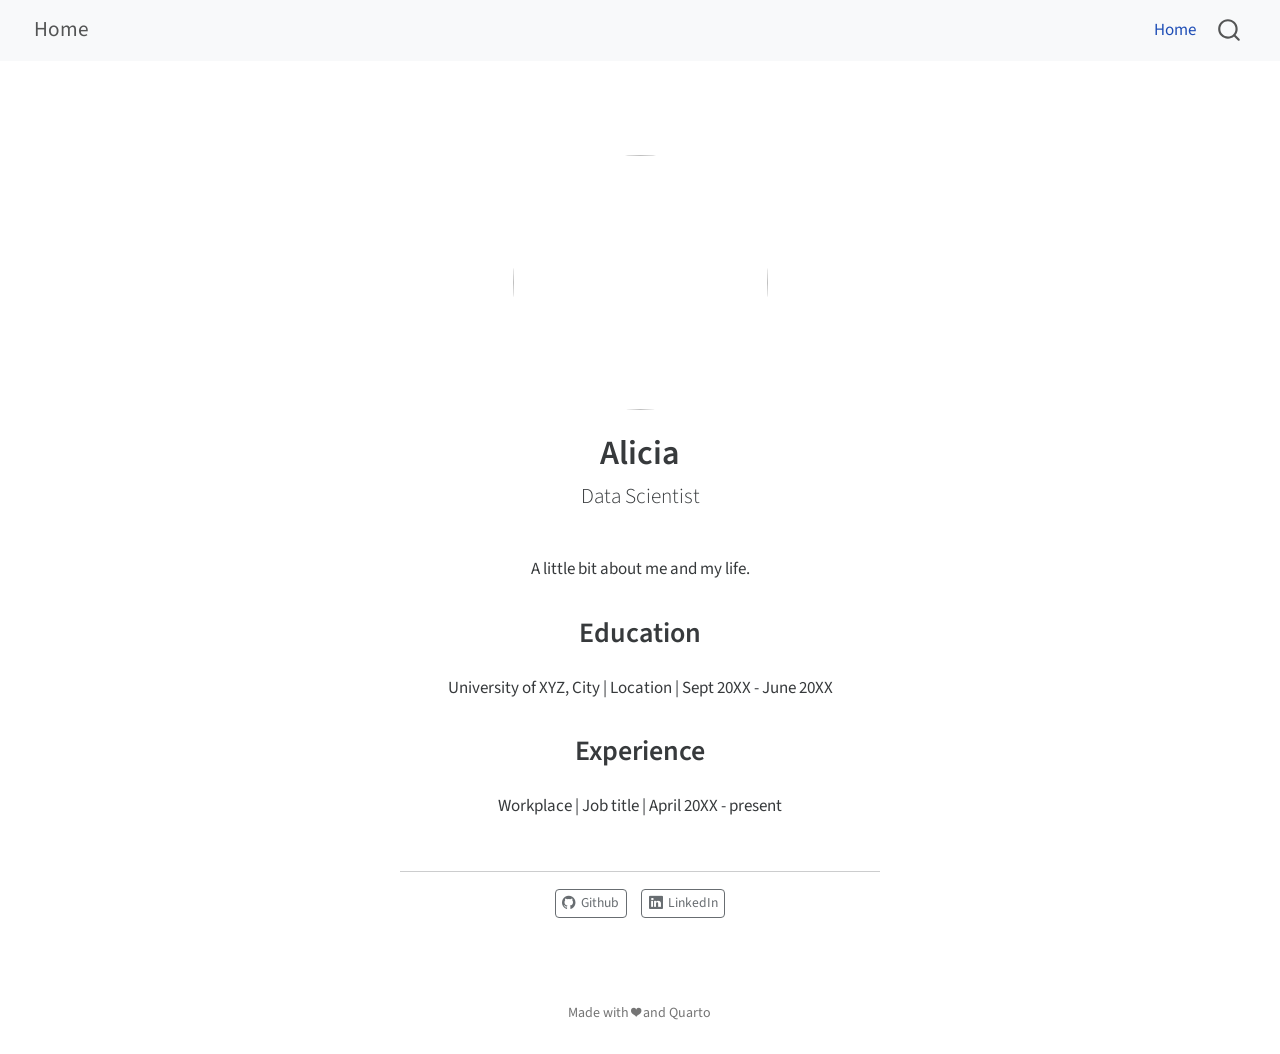
==== docs/index.html @ cce1dc0c "initial workspace" ====
<!DOCTYPE html>
<html xmlns="http://www.w3.org/1999/xhtml" lang="en" xml:lang="en"><head>

<meta charset="utf-8">
<meta name="generator" content="quarto-1.8.25">

<meta name="viewport" content="width=device-width, initial-scale=1.0, user-scalable=yes">


<title>Alicia – Home</title>
<style>
code{white-space: pre-wrap;}
span.smallcaps{font-variant: small-caps;}
div.columns{display: flex; gap: min(4vw, 1.5em);}
div.column{flex: auto; overflow-x: auto;}
div.hanging-indent{margin-left: 1.5em; text-indent: -1.5em;}
ul.task-list{list-style: none;}
ul.task-list li input[type="checkbox"] {
  width: 0.8em;
  margin: 0 0.8em 0.2em -1em; /* quarto-specific, see https://github.com/quarto-dev/quarto-cli/issues/4556 */ 
  vertical-align: middle;
}
</style>


<script src="site_libs/quarto-nav/quarto-nav.js"></script>
<script src="site_libs/quarto-nav/headroom.min.js"></script>
<script src="site_libs/clipboard/clipboard.min.js"></script>
<script src="site_libs/quarto-search/autocomplete.umd.js"></script>
<script src="site_libs/quarto-search/fuse.min.js"></script>
<script src="site_libs/quarto-search/quarto-search.js"></script>
<meta name="quarto:offset" content="./">
<script src="site_libs/quarto-html/quarto.js" type="module"></script>
<script src="site_libs/quarto-html/tabsets/tabsets.js" type="module"></script>
<script src="site_libs/quarto-html/axe/axe-check.js" type="module"></script>
<script src="site_libs/quarto-html/popper.min.js"></script>
<script src="site_libs/quarto-html/tippy.umd.min.js"></script>
<link href="site_libs/quarto-html/tippy.css" rel="stylesheet">
<link href="site_libs/quarto-html/quarto-syntax-highlighting-7b89279ff1a6dce999919e0e67d4d9ec.css" rel="stylesheet" id="quarto-text-highlighting-styles">
<script src="site_libs/bootstrap/bootstrap.min.js"></script>
<link href="site_libs/bootstrap/bootstrap-icons.css" rel="stylesheet">
<link href="site_libs/bootstrap/bootstrap-31a1077f192e19d3f16d65679127eceb.min.css" rel="stylesheet" append-hash="true" id="quarto-bootstrap" data-mode="light">
<script id="quarto-search-options" type="application/json">{
  "location": "navbar",
  "copy-button": false,
  "collapse-after": 3,
  "panel-placement": "end",
  "type": "overlay",
  "limit": 50,
  "keyboard-shortcut": [
    "f",
    "/",
    "s"
  ],
  "show-item-context": false,
  "language": {
    "search-no-results-text": "No results",
    "search-matching-documents-text": "matching documents",
    "search-copy-link-title": "Copy link to search",
    "search-hide-matches-text": "Hide additional matches",
    "search-more-match-text": "more match in this document",
    "search-more-matches-text": "more matches in this document",
    "search-clear-button-title": "Clear",
    "search-text-placeholder": "",
    "search-detached-cancel-button-title": "Cancel",
    "search-submit-button-title": "Submit",
    "search-label": "Search"
  }
}</script>


<meta property="og:title" content="Alicia – Home">
<meta property="og:description" content="Data Scientist">
<meta property="og:image" content="profile.jpg">
<meta property="og:site_name" content="Home">
</head>

<body class="nav-fixed fullcontent quarto-light">

<div id="quarto-search-results"></div>
  <header id="quarto-header" class="headroom fixed-top">
    <nav class="navbar navbar-expand-lg " data-bs-theme="dark">
      <div class="navbar-container container-fluid">
      <div class="navbar-brand-container mx-auto">
    <a href="./index.html" class="navbar-brand navbar-brand-logo">
    </a>
    <a class="navbar-brand" href="./index.html">
    <span class="navbar-title">Home</span>
    </a>
  </div>
            <div id="quarto-search" class="" title="Search"></div>
          <button class="navbar-toggler" type="button" data-bs-toggle="collapse" data-bs-target="#navbarCollapse" aria-controls="navbarCollapse" role="menu" aria-expanded="false" aria-label="Toggle navigation" onclick="if (window.quartoToggleHeadroom) { window.quartoToggleHeadroom(); }">
  <span class="navbar-toggler-icon"></span>
</button>
          <div class="collapse navbar-collapse" id="navbarCollapse">
            <ul class="navbar-nav navbar-nav-scroll ms-auto">
  <li class="nav-item">
    <a class="nav-link active" href="./index.html" aria-current="page"> 
<span class="menu-text">Home</span></a>
  </li>  
</ul>
          </div> <!-- /navcollapse -->
            <div class="quarto-navbar-tools">
</div>
      </div> <!-- /container-fluid -->
    </nav>
</header>
<!-- content -->
<div id="quarto-content" class="quarto-container page-columns page-rows-contents page-layout-article page-navbar">
<!-- sidebar -->
<!-- margin-sidebar -->
    
<!-- main -->
<div class="quarto-about-jolla">
  <img src="profile.jpg" class="about-image
  round " style="height: 15em; width: 15em;">
 <header id="title-block-header" class="quarto-title-block default">
<div class="quarto-title">
<h1 class="title">Alicia</h1>
<p class="subtitle lead">Data Scientist</p>
</div>
<div class="quarto-title-meta">
  </div>
</header><main class="content" id="quarto-document-content">
<p>A little bit about me and my life.</p>
<section id="education" class="level2">
<h2 data-anchor-id="education">Education</h2>
<p>University of XYZ, City | Location | Sept 20XX - June 20XX</p>
</section>
<section id="experience" class="level2">
<h2 data-anchor-id="experience">Experience</h2>
<p>Workplace | Job title | April 20XX - present</p>


</section>
</main> 
  <hr class="about-sep">
   <div class="about-links">
  <a href="https://github.com" class="about-link" rel="" target="">
    <i class="bi bi-github"></i>
     <span class="about-link-text">Github</span>
  </a>
  <a href="https://linkedin.com" class="about-link" rel="" target="">
    <i class="bi bi-linkedin"></i>
     <span class="about-link-text">LinkedIn</span>
  </a>
</div>
</div>
 <!-- /main -->
<script id="quarto-html-after-body" type="application/javascript">
  window.document.addEventListener("DOMContentLoaded", function (event) {
    const isCodeAnnotation = (el) => {
      for (const clz of el.classList) {
        if (clz.startsWith('code-annotation-')) {                     
          return true;
        }
      }
      return false;
    }
    const onCopySuccess = function(e) {
      // button target
      const button = e.trigger;
      // don't keep focus
      button.blur();
      // flash "checked"
      button.classList.add('code-copy-button-checked');
      var currentTitle = button.getAttribute("title");
      button.setAttribute("title", "Copied!");
      let tooltip;
      if (window.bootstrap) {
        button.setAttribute("data-bs-toggle", "tooltip");
        button.setAttribute("data-bs-placement", "left");
        button.setAttribute("data-bs-title", "Copied!");
        tooltip = new bootstrap.Tooltip(button, 
          { trigger: "manual", 
            customClass: "code-copy-button-tooltip",
            offset: [0, -8]});
        tooltip.show();    
      }
      setTimeout(function() {
        if (tooltip) {
          tooltip.hide();
          button.removeAttribute("data-bs-title");
          button.removeAttribute("data-bs-toggle");
          button.removeAttribute("data-bs-placement");
        }
        button.setAttribute("title", currentTitle);
        button.classList.remove('code-copy-button-checked');
      }, 1000);
      // clear code selection
      e.clearSelection();
    }
    const getTextToCopy = function(trigger) {
      const outerScaffold = trigger.parentElement.cloneNode(true);
      const codeEl = outerScaffold.querySelector('code');
      for (const childEl of codeEl.children) {
        if (isCodeAnnotation(childEl)) {
          childEl.remove();
        }
      }
      return codeEl.innerText;
    }
    const clipboard = new window.ClipboardJS('.code-copy-button:not([data-in-quarto-modal])', {
      text: getTextToCopy
    });
    clipboard.on('success', onCopySuccess);
    if (window.document.getElementById('quarto-embedded-source-code-modal')) {
      const clipboardModal = new window.ClipboardJS('.code-copy-button[data-in-quarto-modal]', {
        text: getTextToCopy,
        container: window.document.getElementById('quarto-embedded-source-code-modal')
      });
      clipboardModal.on('success', onCopySuccess);
    }
      var localhostRegex = new RegExp(/^(?:http|https):\/\/localhost\:?[0-9]*\//);
      var mailtoRegex = new RegExp(/^mailto:/);
        var filterRegex = new RegExp('/' + window.location.host + '/');
      var isInternal = (href) => {
          return filterRegex.test(href) || localhostRegex.test(href) || mailtoRegex.test(href);
      }
      // Inspect non-navigation links and adorn them if external
     var links = window.document.querySelectorAll('a[href]:not(.nav-link):not(.navbar-brand):not(.toc-action):not(.sidebar-link):not(.sidebar-item-toggle):not(.pagination-link):not(.no-external):not([aria-hidden]):not(.dropdown-item):not(.quarto-navigation-tool):not(.about-link)');
      for (var i=0; i<links.length; i++) {
        const link = links[i];
        if (!isInternal(link.href)) {
          // undo the damage that might have been done by quarto-nav.js in the case of
          // links that we want to consider external
          if (link.dataset.originalHref !== undefined) {
            link.href = link.dataset.originalHref;
          }
        }
      }
    function tippyHover(el, contentFn, onTriggerFn, onUntriggerFn) {
      const config = {
        allowHTML: true,
        maxWidth: 500,
        delay: 100,
        arrow: false,
        appendTo: function(el) {
            return el.parentElement;
        },
        interactive: true,
        interactiveBorder: 10,
        theme: 'quarto',
        placement: 'bottom-start',
      };
      if (contentFn) {
        config.content = contentFn;
      }
      if (onTriggerFn) {
        config.onTrigger = onTriggerFn;
      }
      if (onUntriggerFn) {
        config.onUntrigger = onUntriggerFn;
      }
      window.tippy(el, config); 
    }
    const noterefs = window.document.querySelectorAll('a[role="doc-noteref"]');
    for (var i=0; i<noterefs.length; i++) {
      const ref = noterefs[i];
      tippyHover(ref, function() {
        // use id or data attribute instead here
        let href = ref.getAttribute('data-footnote-href') || ref.getAttribute('href');
        try { href = new URL(href).hash; } catch {}
        const id = href.replace(/^#\/?/, "");
        const note = window.document.getElementById(id);
        if (note) {
          return note.innerHTML;
        } else {
          return "";
        }
      });
    }
    const xrefs = window.document.querySelectorAll('a.quarto-xref');
    const processXRef = (id, note) => {
      // Strip column container classes
      const stripColumnClz = (el) => {
        el.classList.remove("page-full", "page-columns");
        if (el.children) {
          for (const child of el.children) {
            stripColumnClz(child);
          }
        }
      }
      stripColumnClz(note)
      if (id === null || id.startsWith('sec-')) {
        // Special case sections, only their first couple elements
        const container = document.createElement("div");
        if (note.children && note.children.length > 2) {
          container.appendChild(note.children[0].cloneNode(true));
          for (let i = 1; i < note.children.length; i++) {
            const child = note.children[i];
            if (child.tagName === "P" && child.innerText === "") {
              continue;
            } else {
              container.appendChild(child.cloneNode(true));
              break;
            }
          }
          if (window.Quarto?.typesetMath) {
            window.Quarto.typesetMath(container);
          }
          return container.innerHTML
        } else {
          if (window.Quarto?.typesetMath) {
            window.Quarto.typesetMath(note);
          }
          return note.innerHTML;
        }
      } else {
        // Remove any anchor links if they are present
        const anchorLink = note.querySelector('a.anchorjs-link');
        if (anchorLink) {
          anchorLink.remove();
        }
        if (window.Quarto?.typesetMath) {
          window.Quarto.typesetMath(note);
        }
        if (note.classList.contains("callout")) {
          return note.outerHTML;
        } else {
          return note.innerHTML;
        }
      }
    }
    for (var i=0; i<xrefs.length; i++) {
      const xref = xrefs[i];
      tippyHover(xref, undefined, function(instance) {
        instance.disable();
        let url = xref.getAttribute('href');
        let hash = undefined; 
        if (url.startsWith('#')) {
          hash = url;
        } else {
          try { hash = new URL(url).hash; } catch {}
        }
        if (hash) {
          const id = hash.replace(/^#\/?/, "");
          const note = window.document.getElementById(id);
          if (note !== null) {
            try {
              const html = processXRef(id, note.cloneNode(true));
              instance.setContent(html);
            } finally {
              instance.enable();
              instance.show();
            }
          } else {
            // See if we can fetch this
            fetch(url.split('#')[0])
            .then(res => res.text())
            .then(html => {
              const parser = new DOMParser();
              const htmlDoc = parser.parseFromString(html, "text/html");
              const note = htmlDoc.getElementById(id);
              if (note !== null) {
                const html = processXRef(id, note);
                instance.setContent(html);
              } 
            }).finally(() => {
              instance.enable();
              instance.show();
            });
          }
        } else {
          // See if we can fetch a full url (with no hash to target)
          // This is a special case and we should probably do some content thinning / targeting
          fetch(url)
          .then(res => res.text())
          .then(html => {
            const parser = new DOMParser();
            const htmlDoc = parser.parseFromString(html, "text/html");
            const note = htmlDoc.querySelector('main.content');
            if (note !== null) {
              // This should only happen for chapter cross references
              // (since there is no id in the URL)
              // remove the first header
              if (note.children.length > 0 && note.children[0].tagName === "HEADER") {
                note.children[0].remove();
              }
              const html = processXRef(null, note);
              instance.setContent(html);
            } 
          }).finally(() => {
            instance.enable();
            instance.show();
          });
        }
      }, function(instance) {
      });
    }
        let selectedAnnoteEl;
        const selectorForAnnotation = ( cell, annotation) => {
          let cellAttr = 'data-code-cell="' + cell + '"';
          let lineAttr = 'data-code-annotation="' +  annotation + '"';
          const selector = 'span[' + cellAttr + '][' + lineAttr + ']';
          return selector;
        }
        const selectCodeLines = (annoteEl) => {
          const doc = window.document;
          const targetCell = annoteEl.getAttribute("data-target-cell");
          const targetAnnotation = annoteEl.getAttribute("data-target-annotation");
          const annoteSpan = window.document.querySelector(selectorForAnnotation(targetCell, targetAnnotation));
          const lines = annoteSpan.getAttribute("data-code-lines").split(",");
          const lineIds = lines.map((line) => {
            return targetCell + "-" + line;
          })
          let top = null;
          let height = null;
          let parent = null;
          if (lineIds.length > 0) {
              //compute the position of the single el (top and bottom and make a div)
              const el = window.document.getElementById(lineIds[0]);
              top = el.offsetTop;
              height = el.offsetHeight;
              parent = el.parentElement.parentElement;
            if (lineIds.length > 1) {
              const lastEl = window.document.getElementById(lineIds[lineIds.length - 1]);
              const bottom = lastEl.offsetTop + lastEl.offsetHeight;
              height = bottom - top;
            }
            if (top !== null && height !== null && parent !== null) {
              // cook up a div (if necessary) and position it 
              let div = window.document.getElementById("code-annotation-line-highlight");
              if (div === null) {
                div = window.document.createElement("div");
                div.setAttribute("id", "code-annotation-line-highlight");
                div.style.position = 'absolute';
                parent.appendChild(div);
              }
              div.style.top = top - 2 + "px";
              div.style.height = height + 4 + "px";
              div.style.left = 0;
              let gutterDiv = window.document.getElementById("code-annotation-line-highlight-gutter");
              if (gutterDiv === null) {
                gutterDiv = window.document.createElement("div");
                gutterDiv.setAttribute("id", "code-annotation-line-highlight-gutter");
                gutterDiv.style.position = 'absolute';
                const codeCell = window.document.getElementById(targetCell);
                const gutter = codeCell.querySelector('.code-annotation-gutter');
                gutter.appendChild(gutterDiv);
              }
              gutterDiv.style.top = top - 2 + "px";
              gutterDiv.style.height = height + 4 + "px";
            }
            selectedAnnoteEl = annoteEl;
          }
        };
        const unselectCodeLines = () => {
          const elementsIds = ["code-annotation-line-highlight", "code-annotation-line-highlight-gutter"];
          elementsIds.forEach((elId) => {
            const div = window.document.getElementById(elId);
            if (div) {
              div.remove();
            }
          });
          selectedAnnoteEl = undefined;
        };
          // Handle positioning of the toggle
      window.addEventListener(
        "resize",
        throttle(() => {
          elRect = undefined;
          if (selectedAnnoteEl) {
            selectCodeLines(selectedAnnoteEl);
          }
        }, 10)
      );
      function throttle(fn, ms) {
      let throttle = false;
      let timer;
        return (...args) => {
          if(!throttle) { // first call gets through
              fn.apply(this, args);
              throttle = true;
          } else { // all the others get throttled
              if(timer) clearTimeout(timer); // cancel #2
              timer = setTimeout(() => {
                fn.apply(this, args);
                timer = throttle = false;
              }, ms);
          }
        };
      }
        // Attach click handler to the DT
        const annoteDls = window.document.querySelectorAll('dt[data-target-cell]');
        for (const annoteDlNode of annoteDls) {
          annoteDlNode.addEventListener('click', (event) => {
            const clickedEl = event.target;
            if (clickedEl !== selectedAnnoteEl) {
              unselectCodeLines();
              const activeEl = window.document.querySelector('dt[data-target-cell].code-annotation-active');
              if (activeEl) {
                activeEl.classList.remove('code-annotation-active');
              }
              selectCodeLines(clickedEl);
              clickedEl.classList.add('code-annotation-active');
            } else {
              // Unselect the line
              unselectCodeLines();
              clickedEl.classList.remove('code-annotation-active');
            }
          });
        }
    const findCites = (el) => {
      const parentEl = el.parentElement;
      if (parentEl) {
        const cites = parentEl.dataset.cites;
        if (cites) {
          return {
            el,
            cites: cites.split(' ')
          };
        } else {
          return findCites(el.parentElement)
        }
      } else {
        return undefined;
      }
    };
    var bibliorefs = window.document.querySelectorAll('a[role="doc-biblioref"]');
    for (var i=0; i<bibliorefs.length; i++) {
      const ref = bibliorefs[i];
      const citeInfo = findCites(ref);
      if (citeInfo) {
        tippyHover(citeInfo.el, function() {
          var popup = window.document.createElement('div');
          citeInfo.cites.forEach(function(cite) {
            var citeDiv = window.document.createElement('div');
            citeDiv.classList.add('hanging-indent');
            citeDiv.classList.add('csl-entry');
            var biblioDiv = window.document.getElementById('ref-' + cite);
            if (biblioDiv) {
              citeDiv.innerHTML = biblioDiv.innerHTML;
            }
            popup.appendChild(citeDiv);
          });
          return popup.innerHTML;
        });
      }
    }
  });
  </script>
</div> <!-- /content -->
<footer class="footer">
  <div class="nav-footer">
    <div class="nav-footer-left">
      &nbsp;
    </div>   
    <div class="nav-footer-center">
<p>Made with ❤️ and Quarto</p>
</div>
    <div class="nav-footer-right">
      &nbsp;
    </div>
  </div>
</footer>




</body></html>
---- docs/site_libs/quarto-html/tippy.css ----
.tippy-box[data-animation=fade][data-state=hidden]{opacity:0}[data-tippy-root]{max-width:calc(100vw - 10px)}.tippy-box{position:relative;background-color:#333;color:#fff;border-radius:4px;font-size:14px;line-height:1.4;white-space:normal;outline:0;transition-property:transform,visibility,opacity}.tippy-box[data-placement^=top]>.tippy-arrow{bottom:0}.tippy-box[data-placement^=top]>.tippy-arrow:before{bottom:-7px;left:0;border-width:8px 8px 0;border-top-color:initial;transform-origin:center top}.tippy-box[data-placement^=bottom]>.tippy-arrow{top:0}.tippy-box[data-placement^=bottom]>.tippy-arrow:before{top:-7px;left:0;border-width:0 8px 8px;border-bottom-color:initial;transform-origin:center bottom}.tippy-box[data-placement^=left]>.tippy-arrow{right:0}.tippy-box[data-placement^=left]>.tippy-arrow:before{border-width:8px 0 8px 8px;border-left-color:initial;right:-7px;transform-origin:center left}.tippy-box[data-placement^=right]>.tippy-arrow{left:0}.tippy-box[data-placement^=right]>.tippy-arrow:before{left:-7px;border-width:8px 8px 8px 0;border-right-color:initial;transform-origin:center right}.tippy-box[data-inertia][data-state=visible]{transition-timing-function:cubic-bezier(.54,1.5,.38,1.11)}.tippy-arrow{width:16px;height:16px;color:#333}.tippy-arrow:before{content:"";position:absolute;border-color:transparent;border-style:solid}.tippy-content{position:relative;padding:5px 9px;z-index:1}
---- docs/site_libs/quarto-html/quarto-syntax-highlighting-7b89279ff1a6dce999919e0e67d4d9ec.css ----
/* quarto syntax highlight colors */
:root {
  --quarto-hl-ot-color: #003B4F;
  --quarto-hl-at-color: #657422;
  --quarto-hl-ss-color: #20794D;
  --quarto-hl-an-color: #5E5E5E;
  --quarto-hl-fu-color: #4758AB;
  --quarto-hl-st-color: #20794D;
  --quarto-hl-cf-color: #003B4F;
  --quarto-hl-op-color: #5E5E5E;
  --quarto-hl-er-color: #AD0000;
  --quarto-hl-bn-color: #AD0000;
  --quarto-hl-al-color: #AD0000;
  --quarto-hl-va-color: #111111;
  --quarto-hl-bu-color: inherit;
  --quarto-hl-ex-color: inherit;
  --quarto-hl-pp-color: #AD0000;
  --quarto-hl-in-color: #5E5E5E;
  --quarto-hl-vs-color: #20794D;
  --quarto-hl-wa-color: #5E5E5E;
  --quarto-hl-do-color: #5E5E5E;
  --quarto-hl-im-color: #00769E;
  --quarto-hl-ch-color: #20794D;
  --quarto-hl-dt-color: #AD0000;
  --quarto-hl-fl-color: #AD0000;
  --quarto-hl-co-color: #5E5E5E;
  --quarto-hl-cv-color: #5E5E5E;
  --quarto-hl-cn-color: #8f5902;
  --quarto-hl-sc-color: #5E5E5E;
  --quarto-hl-dv-color: #AD0000;
  --quarto-hl-kw-color: #003B4F;
}

/* other quarto variables */
:root {
  --quarto-font-monospace: SFMono-Regular, Menlo, Monaco, Consolas, "Liberation Mono", "Courier New", monospace;
}

/* syntax highlight based on Pandoc's rules */
pre > code.sourceCode > span {
  color: #003B4F;
}

code.sourceCode > span {
  color: #003B4F;
}

div.sourceCode,
div.sourceCode pre.sourceCode {
  color: #003B4F;
}

/* Normal */
code span {
  color: #003B4F;
}

/* Alert */
code span.al {
  color: #AD0000;
  font-style: inherit;
}

/* Annotation */
code span.an {
  color: #5E5E5E;
  font-style: inherit;
}

/* Attribute */
code span.at {
  color: #657422;
  font-style: inherit;
}

/* BaseN */
code span.bn {
  color: #AD0000;
  font-style: inherit;
}

/* BuiltIn */
code span.bu {
  font-style: inherit;
}

/* ControlFlow */
code span.cf {
  color: #003B4F;
  font-weight: bold;
  font-style: inherit;
}

/* Char */
code span.ch {
  color: #20794D;
  font-style: inherit;
}

/* Constant */
code span.cn {
  color: #8f5902;
  font-style: inherit;
}

/* Comment */
code span.co {
  color: #5E5E5E;
  font-style: inherit;
}

/* CommentVar */
code span.cv {
  color: #5E5E5E;
  font-style: italic;
}

/* Documentation */
code span.do {
  color: #5E5E5E;
  font-style: italic;
}

/* DataType */
code span.dt {
  color: #AD0000;
  font-style: inherit;
}

/* DecVal */
code span.dv {
  color: #AD0000;
  font-style: inherit;
}

/* Error */
code span.er {
  color: #AD0000;
  font-style: inherit;
}

/* Extension */
code span.ex {
  font-style: inherit;
}

/* Float */
code span.fl {
  color: #AD0000;
  font-style: inherit;
}

/* Function */
code span.fu {
  color: #4758AB;
  font-style: inherit;
}

/* Import */
code span.im {
  color: #00769E;
  font-style: inherit;
}

/* Information */
code span.in {
  color: #5E5E5E;
  font-style: inherit;
}

/* Keyword */
code span.kw {
  color: #003B4F;
  font-weight: bold;
  font-style: inherit;
}

/* Operator */
code span.op {
  color: #5E5E5E;
  font-style: inherit;
}

/* Other */
code span.ot {
  color: #003B4F;
  font-style: inherit;
}

/* Preprocessor */
code span.pp {
  color: #AD0000;
  font-style: inherit;
}

/* SpecialChar */
code span.sc {
  color: #5E5E5E;
  font-style: inherit;
}

/* SpecialString */
code span.ss {
  color: #20794D;
  font-style: inherit;
}

/* String */
code span.st {
  color: #20794D;
  font-style: inherit;
}

/* Variable */
code span.va {
  color: #111111;
  font-style: inherit;
}

/* VerbatimString */
code span.vs {
  color: #20794D;
  font-style: inherit;
}

/* Warning */
code span.wa {
  color: #5E5E5E;
  font-style: italic;
}

.prevent-inlining {
  content: "</";
}

/*# sourceMappingURL=3944bc705cfaf4c80e56f77c5205168a.css.map */
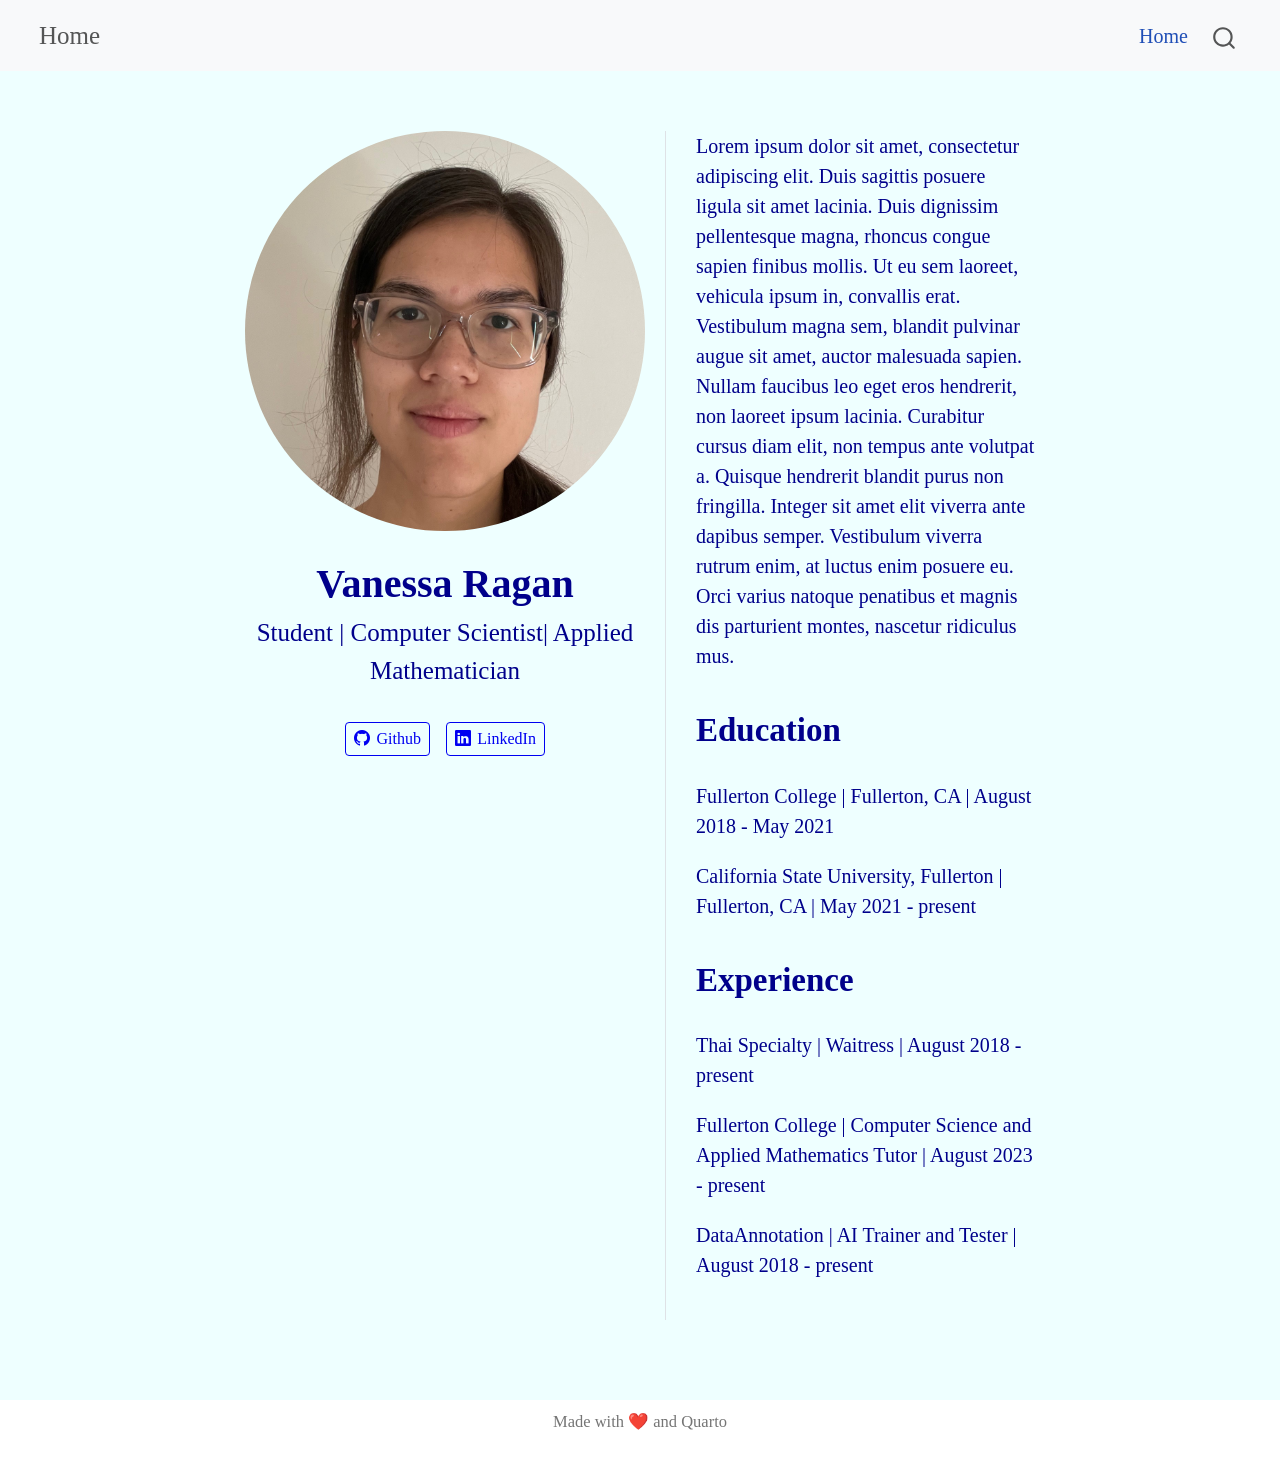
==== commit ea3ddd7d: "Updating main page" ====
--- a/docs/index.html
+++ b/docs/index.html
@@ -7,7 +7,7 @@
 <meta name="viewport" content="width=device-width, initial-scale=1.0, user-scalable=yes">
 
 
-<title>Alicia – Home</title>
+<title>Vanessa Ragan – Home</title>
 <style>
 code{white-space: pre-wrap;}
 span.smallcaps{font-variant: small-caps;}
@@ -39,7 +39,7 @@
 <link href="site_libs/quarto-html/quarto-syntax-highlighting-7b89279ff1a6dce999919e0e67d4d9ec.css" rel="stylesheet" id="quarto-text-highlighting-styles">
 <script src="site_libs/bootstrap/bootstrap.min.js"></script>
 <link href="site_libs/bootstrap/bootstrap-icons.css" rel="stylesheet">
-<link href="site_libs/bootstrap/bootstrap-31a1077f192e19d3f16d65679127eceb.min.css" rel="stylesheet" append-hash="true" id="quarto-bootstrap" data-mode="light">
+<link href="site_libs/bootstrap/bootstrap-15abce8112f956ab68087844855cda1d.min.css" rel="stylesheet" append-hash="true" id="quarto-bootstrap" data-mode="light">
 <script id="quarto-search-options" type="application/json">{
   "location": "navbar",
   "copy-button": false,
@@ -69,9 +69,9 @@
 }</script>
 
 
-<meta property="og:title" content="Alicia – Home">
-<meta property="og:description" content="Data Scientist">
-<meta property="og:image" content="profile.jpg">
+<meta property="og:title" content="Vanessa Ragan – Home">
+<meta property="og:description" content="Student | Computer Scientist| Applied Mathematician">
+<meta property="og:image" content="profile.jpeg">
 <meta property="og:site_name" content="Home">
 </head>
 
@@ -111,40 +111,45 @@
 <!-- margin-sidebar -->
     
 <!-- main -->
-<div class="quarto-about-jolla">
-  <img src="profile.jpg" class="about-image
-  round " style="height: 15em; width: 15em;">
- <header id="title-block-header" class="quarto-title-block default">
+<div class="quarto-about-trestles">
+  <div class="about-entity">
+    <img src="profile.jpeg" class="about-image
+  round " style="height: 20em; width: 20em;">
+<header id="title-block-header" class="quarto-title-block default">
 <div class="quarto-title">
-<h1 class="title">Alicia</h1>
-<p class="subtitle lead">Data Scientist</p>
+<h1 class="title">Vanessa Ragan</h1>
+<p class="subtitle lead">Student | Computer Scientist| Applied Mathematician</p>
 </div>
 <div class="quarto-title-meta">
   </div>
-</header><main class="content" id="quarto-document-content">
-<p>A little bit about me and my life.</p>
-<section id="education" class="level2">
-<h2 data-anchor-id="education">Education</h2>
-<p>University of XYZ, City | Location | Sept 20XX - June 20XX</p>
-</section>
-<section id="experience" class="level2">
-<h2 data-anchor-id="experience">Experience</h2>
-<p>Workplace | Job title | April 20XX - present</p>
-
-
-</section>
-</main> 
-  <hr class="about-sep">
-   <div class="about-links">
-  <a href="https://github.com" class="about-link" rel="" target="">
+</header>
+    <div class="about-links">
+  <a href="https://github.com/AzureWings123" class="about-link" rel="" target="">
     <i class="bi bi-github"></i>
      <span class="about-link-text">Github</span>
   </a>
-  <a href="https://linkedin.com" class="about-link" rel="" target="">
+  <a href="https://www.linkedin.com/in/vanessa-ragan-669422233/" class="about-link" rel="" target="">
     <i class="bi bi-linkedin"></i>
      <span class="about-link-text">LinkedIn</span>
   </a>
 </div>
+  </div>
+  <div class="about-contents"><main class="content" id="quarto-document-content">
+<p>Lorem ipsum dolor sit amet, consectetur adipiscing elit. Duis sagittis posuere ligula sit amet lacinia. Duis dignissim pellentesque magna, rhoncus congue sapien finibus mollis. Ut eu sem laoreet, vehicula ipsum in, convallis erat. Vestibulum magna sem, blandit pulvinar augue sit amet, auctor malesuada sapien. Nullam faucibus leo eget eros hendrerit, non laoreet ipsum lacinia. Curabitur cursus diam elit, non tempus ante volutpat a. Quisque hendrerit blandit purus non fringilla. Integer sit amet elit viverra ante dapibus semper. Vestibulum viverra rutrum enim, at luctus enim posuere eu. Orci varius natoque penatibus et magnis dis parturient montes, nascetur ridiculus mus.</p>
+<section id="education" class="level2">
+<h2 data-anchor-id="education">Education</h2>
+<p>Fullerton College | Fullerton, CA | August 2018 - May 2021</p>
+<p>California State University, Fullerton | Fullerton, CA | May 2021 - present</p>
+</section>
+<section id="experience" class="level2">
+<h2 data-anchor-id="experience">Experience</h2>
+<p>Thai Specialty | Waitress | August 2018 - present</p>
+<p>Fullerton College | Computer Science and Applied Mathematics Tutor | August 2023 - present</p>
+<p>DataAnnotation | AI Trainer and Tester | August 2018 - present</p>
+
+
+</section>
+</main></div>
 </div>
  <!-- /main -->
 <script id="quarto-html-after-body" type="application/javascript">
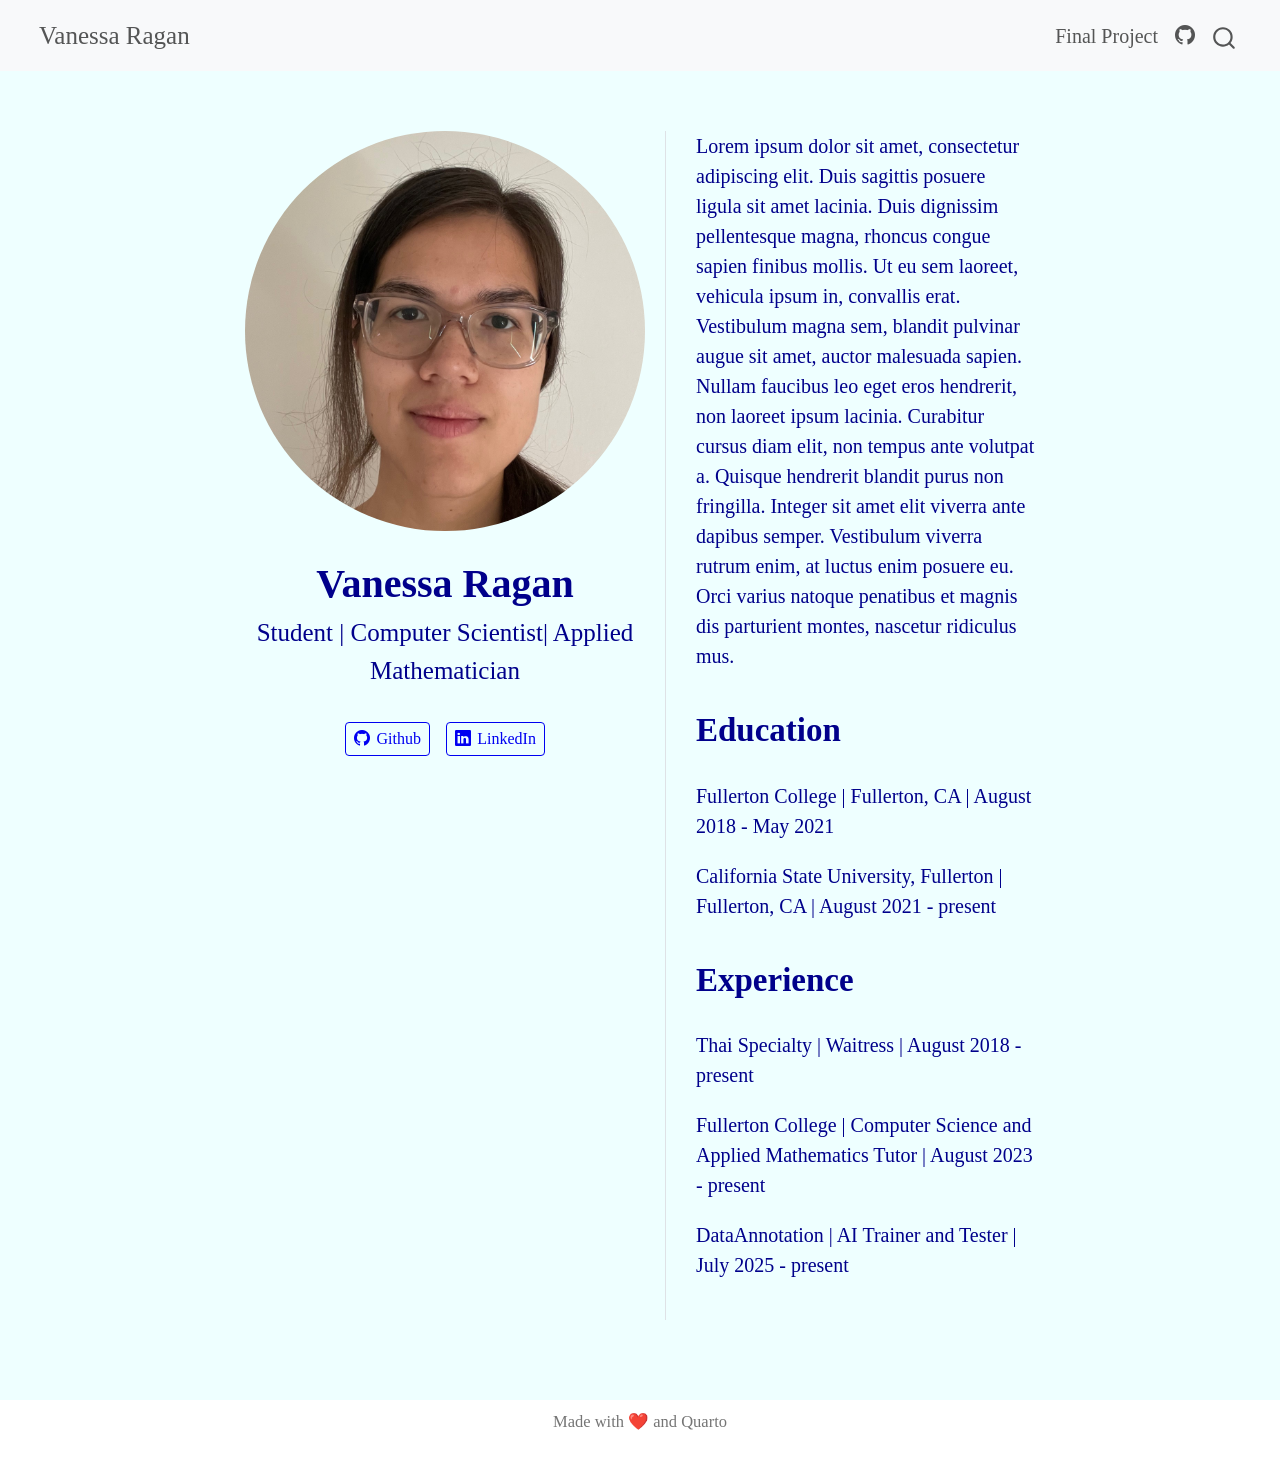
==== commit d550d4bc: "Fixing error on Work Experience Had the wrong dates listed for DataAnnotation job" ====
--- a/docs/index.html
+++ b/docs/index.html
@@ -7,7 +7,7 @@
 <meta name="viewport" content="width=device-width, initial-scale=1.0, user-scalable=yes">
 
 
-<title>Vanessa Ragan – Home</title>
+<title>Vanessa Ragan</title>
 <style>
 code{white-space: pre-wrap;}
 span.smallcaps{font-variant: small-caps;}
@@ -69,10 +69,10 @@
 }</script>
 
 
-<meta property="og:title" content="Vanessa Ragan – Home">
+<meta property="og:title" content="Vanessa Ragan">
 <meta property="og:description" content="Student | Computer Scientist| Applied Mathematician">
 <meta property="og:image" content="profile.jpeg">
-<meta property="og:site_name" content="Home">
+<meta property="og:site_name" content="Vanessa Ragan">
 </head>
 
 <body class="nav-fixed fullcontent quarto-light">
@@ -85,7 +85,7 @@
     <a href="./index.html" class="navbar-brand navbar-brand-logo">
     </a>
     <a class="navbar-brand" href="./index.html">
-    <span class="navbar-title">Home</span>
+    <span class="navbar-title">Vanessa Ragan</span>
     </a>
   </div>
             <div id="quarto-search" class="" title="Search"></div>
@@ -95,12 +95,13 @@
           <div class="collapse navbar-collapse" id="navbarCollapse">
             <ul class="navbar-nav navbar-nav-scroll ms-auto">
   <li class="nav-item">
-    <a class="nav-link active" href="./index.html" aria-current="page"> 
-<span class="menu-text">Home</span></a>
+    <a class="nav-link" href="./final_project.html"> 
+<span class="menu-text">Final Project</span></a>
   </li>  
 </ul>
           </div> <!-- /navcollapse -->
             <div class="quarto-navbar-tools">
+    <a href="./github.com" title="" class="quarto-navigation-tool px-1" aria-label=""><i class="bi bi-github"></i></a>
 </div>
       </div> <!-- /container-fluid -->
     </nav>
@@ -139,13 +140,13 @@
 <section id="education" class="level2">
 <h2 data-anchor-id="education">Education</h2>
 <p>Fullerton College | Fullerton, CA | August 2018 - May 2021</p>
-<p>California State University, Fullerton | Fullerton, CA | May 2021 - present</p>
+<p>California State University, Fullerton | Fullerton, CA | August 2021 - present</p>
 </section>
 <section id="experience" class="level2">
 <h2 data-anchor-id="experience">Experience</h2>
 <p>Thai Specialty | Waitress | August 2018 - present</p>
 <p>Fullerton College | Computer Science and Applied Mathematics Tutor | August 2023 - present</p>
-<p>DataAnnotation | AI Trainer and Tester | August 2018 - present</p>
+<p>DataAnnotation | AI Trainer and Tester | July 2025 - present</p>
 
 
 </section>
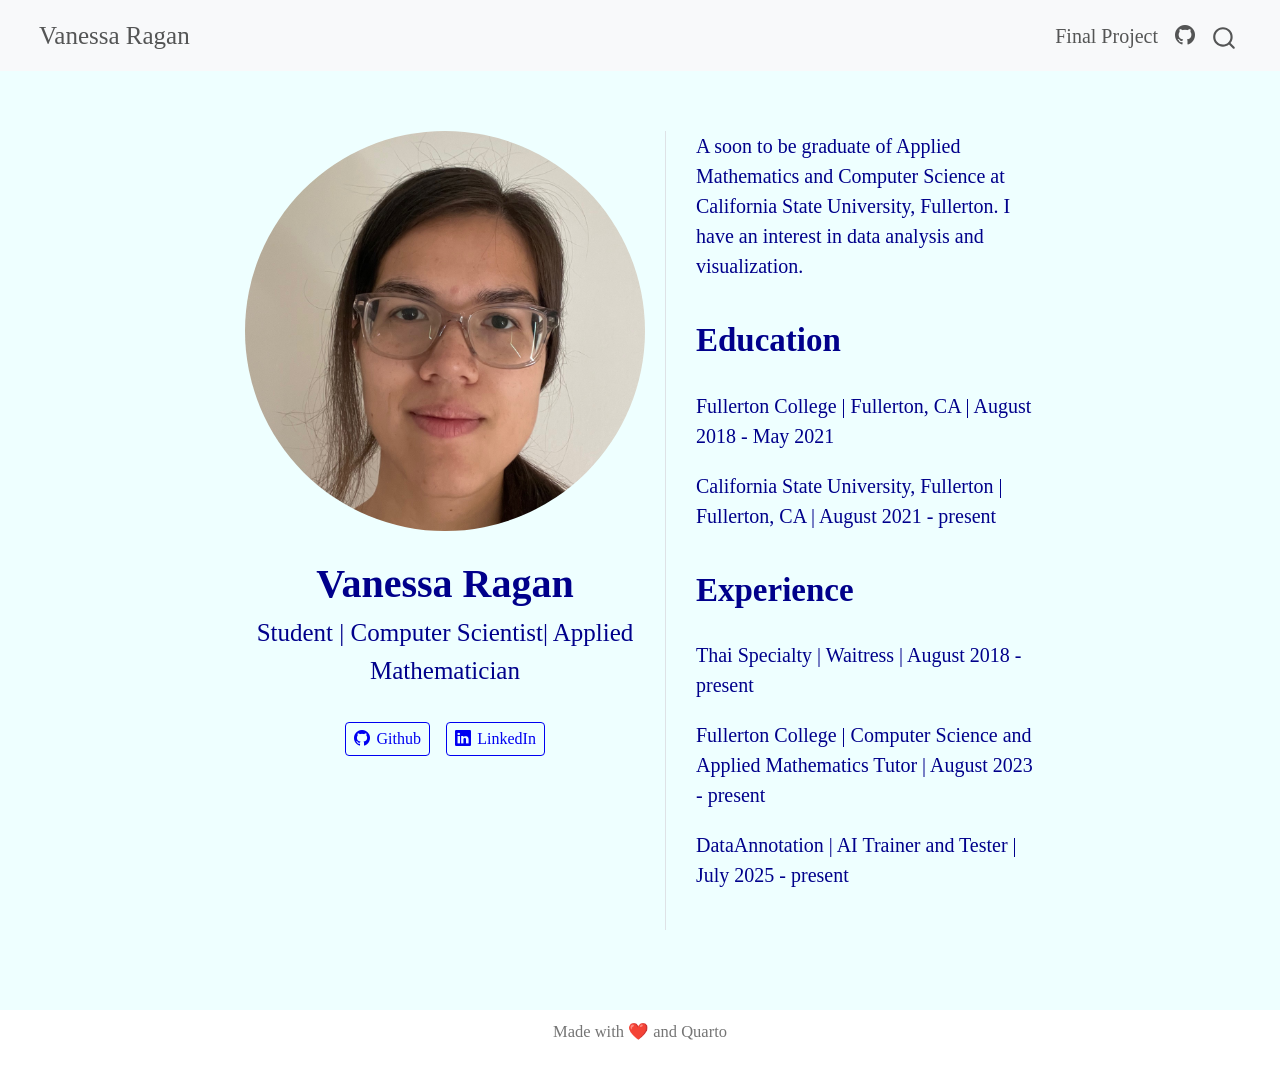
==== commit 835f218e: "Updating summary Forgot to change filler text to a small summary about myself." ====
--- a/docs/index.html
+++ b/docs/index.html
@@ -136,7 +136,7 @@
 </div>
   </div>
   <div class="about-contents"><main class="content" id="quarto-document-content">
-<p>Lorem ipsum dolor sit amet, consectetur adipiscing elit. Duis sagittis posuere ligula sit amet lacinia. Duis dignissim pellentesque magna, rhoncus congue sapien finibus mollis. Ut eu sem laoreet, vehicula ipsum in, convallis erat. Vestibulum magna sem, blandit pulvinar augue sit amet, auctor malesuada sapien. Nullam faucibus leo eget eros hendrerit, non laoreet ipsum lacinia. Curabitur cursus diam elit, non tempus ante volutpat a. Quisque hendrerit blandit purus non fringilla. Integer sit amet elit viverra ante dapibus semper. Vestibulum viverra rutrum enim, at luctus enim posuere eu. Orci varius natoque penatibus et magnis dis parturient montes, nascetur ridiculus mus.</p>
+<p>A soon to be graduate of Applied Mathematics and Computer Science at California State University, Fullerton. I have an interest in data analysis and visualization.</p>
 <section id="education" class="level2">
 <h2 data-anchor-id="education">Education</h2>
 <p>Fullerton College | Fullerton, CA | August 2018 - May 2021</p>
